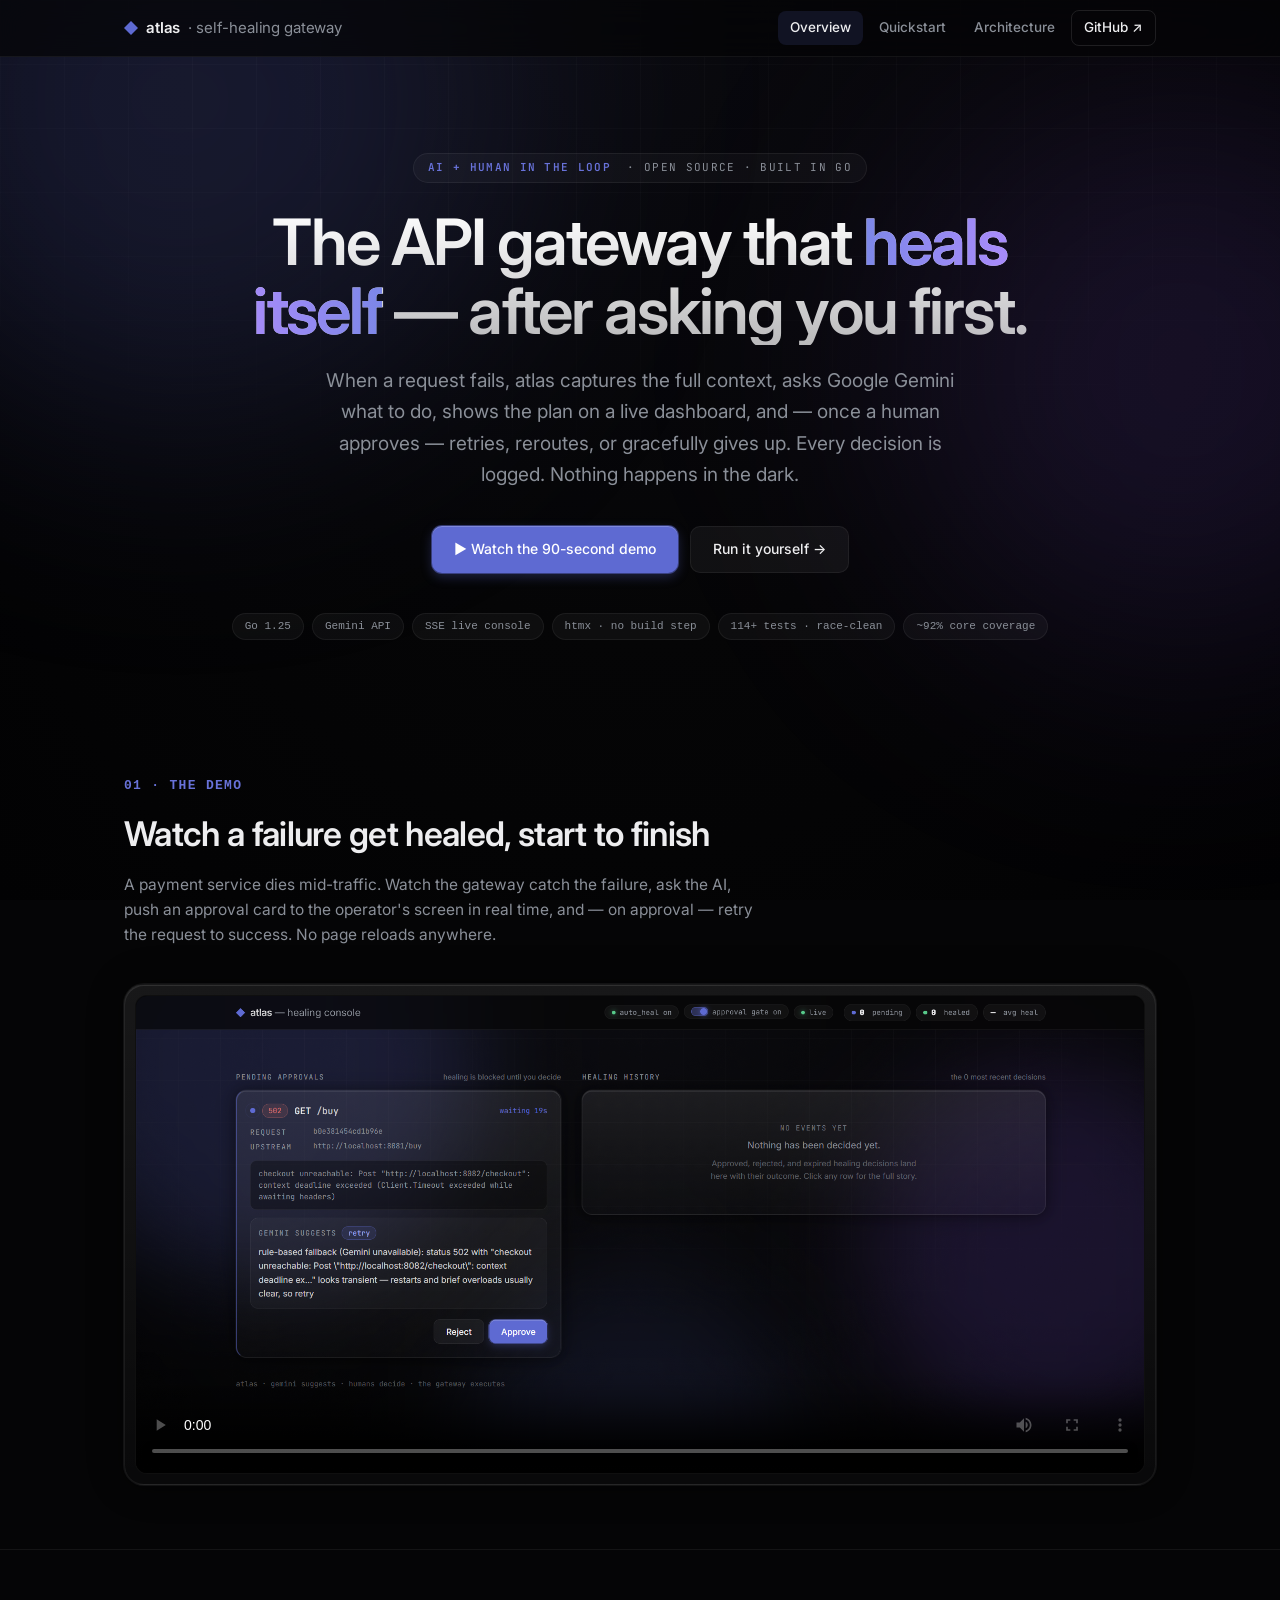
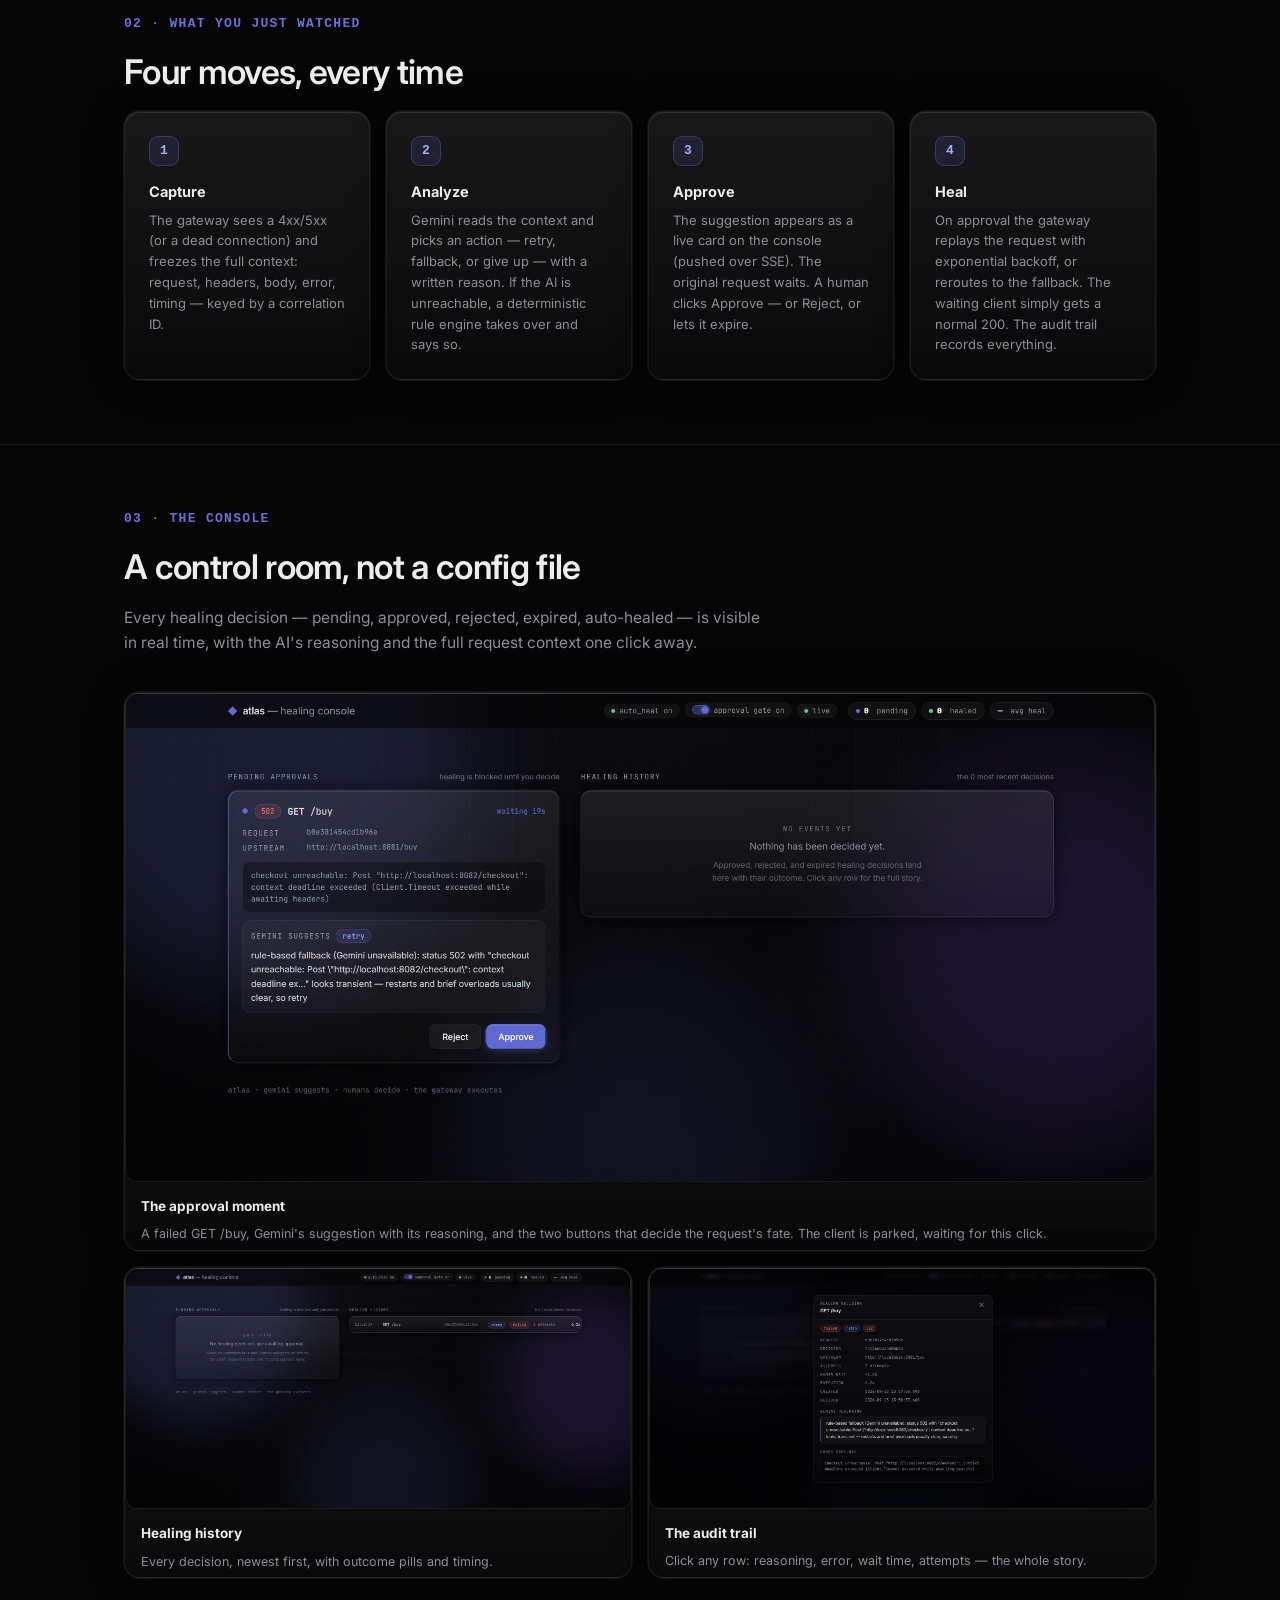
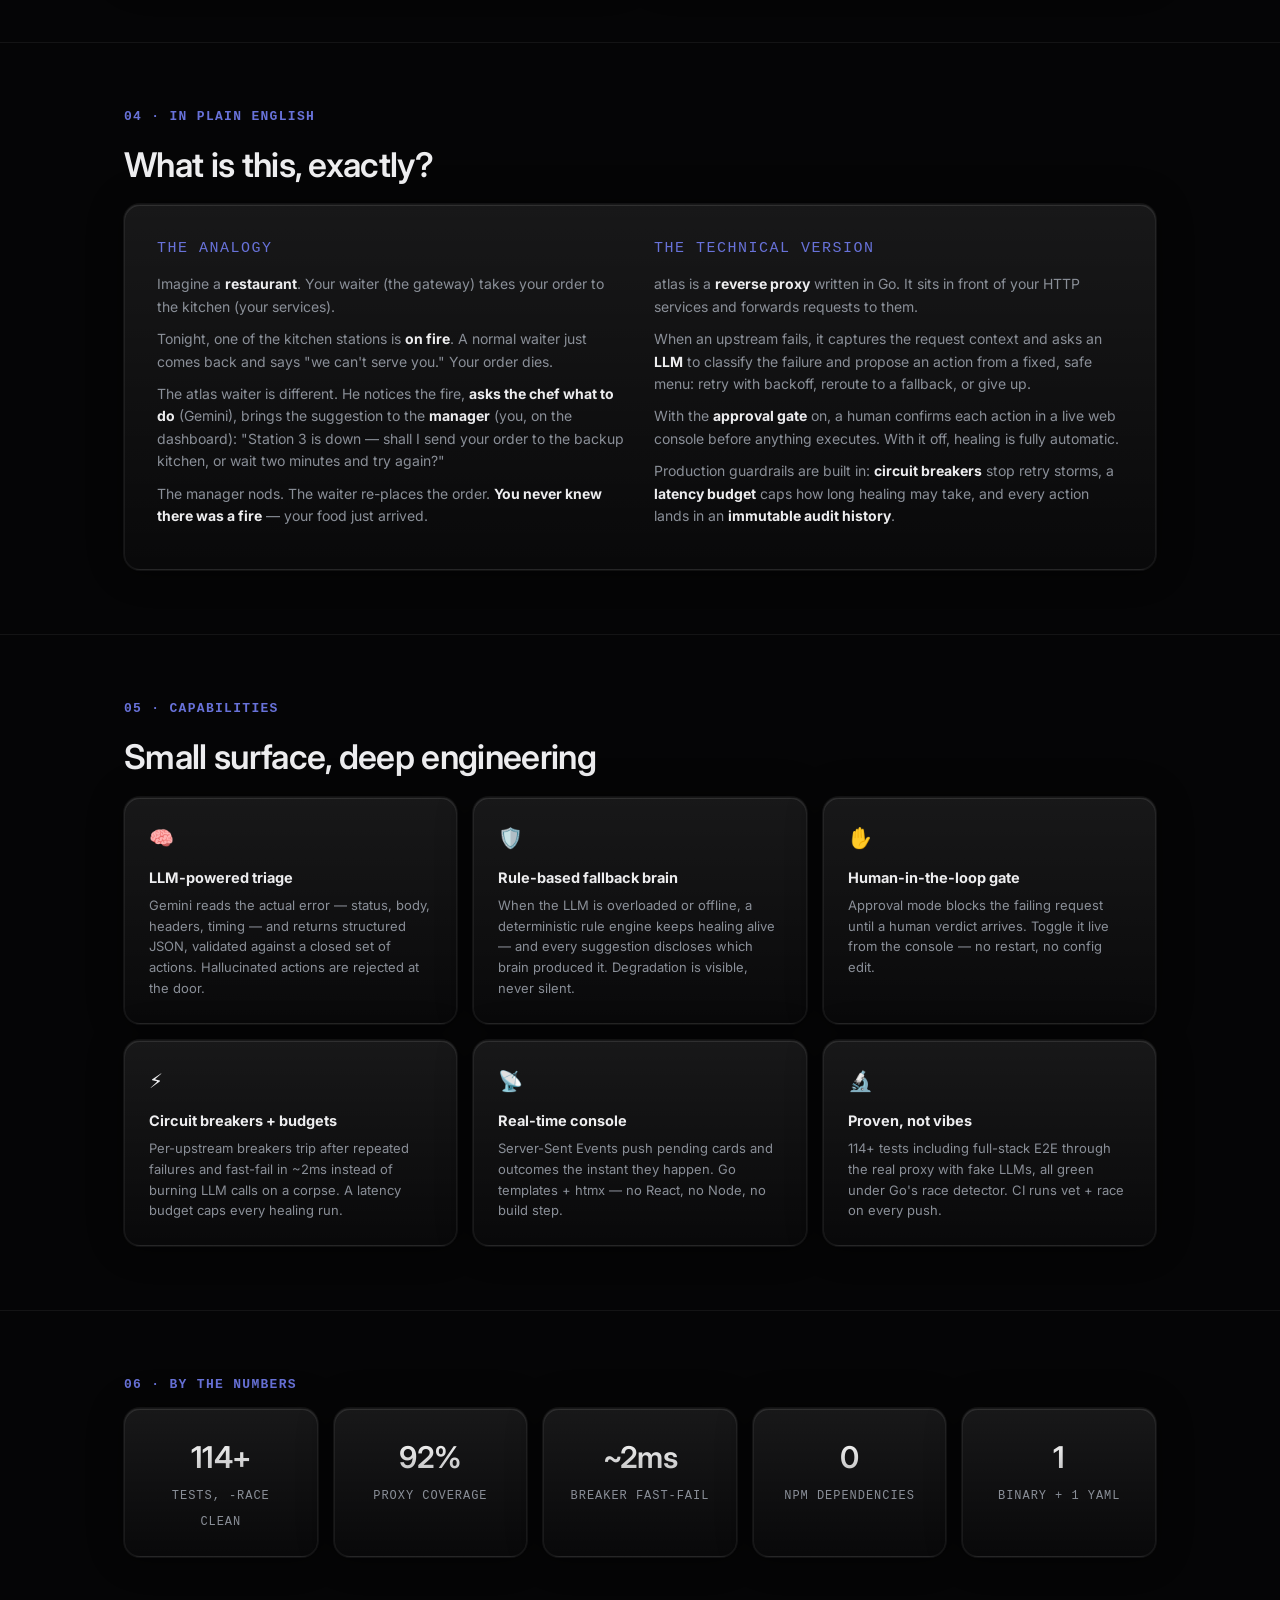
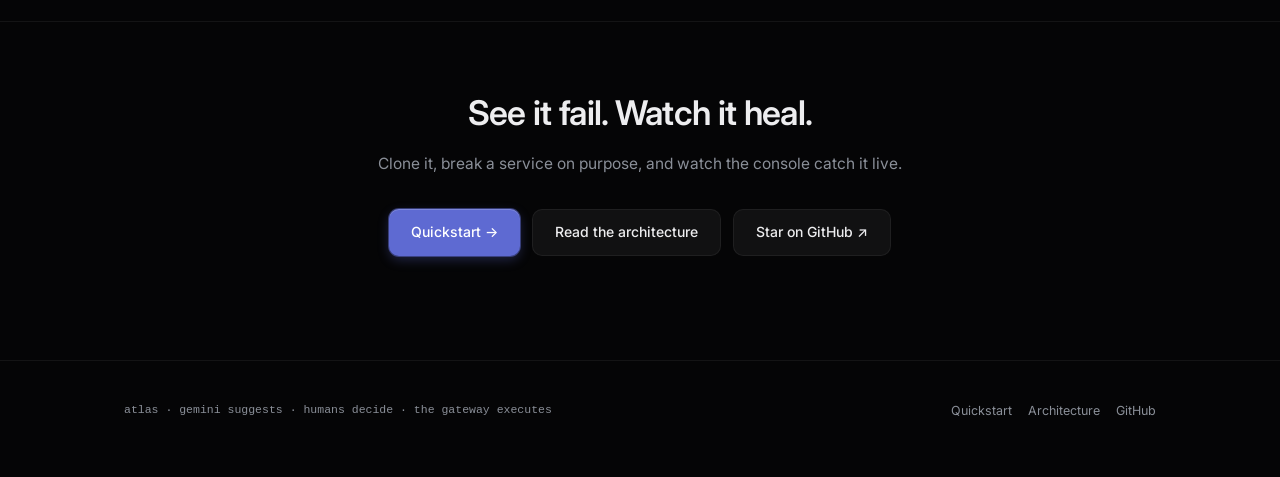
==== docs/index.html @ be6464c1 "add product docs site with demo video and screenshots, rewrite README, and add pages deploy workflow" ====
<!DOCTYPE html>
<html lang="en">
<head>
<meta charset="utf-8">
<meta name="viewport" content="width=device-width, initial-scale=1">
<meta name="color-scheme" content="dark">
<title>atlas — the self-healing API gateway</title>
<meta name="description" content="atlas is an open-source API gateway that detects failing requests, asks Google Gemini how to fix them, shows the plan to a human, and executes the approved fix automatically.">
<link rel="icon" type="image/svg+xml" href="assets/favicon.svg">
<link rel="preconnect" href="https://fonts.googleapis.com">
<link rel="preconnect" href="https://fonts.gstatic.com" crossorigin>
<link href="https://fonts.googleapis.com/css2?family=Inter:wght@400;500;600;700&family=JetBrains+Mono:wght@400;500&display=swap" rel="stylesheet">
<link rel="stylesheet" href="assets/styles.css">
</head>
<body>

<div class="blob blob-a" aria-hidden="true"></div>
<div class="blob blob-b" aria-hidden="true"></div>
<div class="grid-overlay" aria-hidden="true"></div>

<nav>
  <div class="wrap">
    <a class="brand" href="index.html">
      <svg width="14" height="14" viewBox="0 0 14 14" aria-hidden="true"><path d="M7 0 L14 7 L7 14 L0 7 Z" fill="#5E6AD2"/></svg>
      atlas <span class="dim">· self-healing gateway</span>
    </a>
    <div class="links">
      <a href="index.html" class="active">Overview</a>
      <a href="quickstart.html">Quickstart</a>
      <a href="architecture.html">Architecture</a>
      <a class="gh" href="https://github.com/RajNair06/atlas">GitHub ↗</a>
    </div>
  </div>
</nav>

<header class="hero">
  <div class="wrap">
    <div class="kicker"><b>AI + human in the loop</b>&nbsp;· open source · built in Go</div>
    <h1>The API gateway that <em>heals itself</em> — after asking you first.</h1>
    <p class="sub">
      When a request fails, atlas captures the full context, asks Google Gemini what to do,
      shows the plan on a live dashboard, and — once a human approves — retries, reroutes,
      or gracefully gives up. Every decision is logged. Nothing happens in the dark.
    </p>
    <div class="cta-row">
      <a class="btn btn-primary" href="#demo">▶ Watch the 90-second demo</a>
      <a class="btn btn-ghost" href="quickstart.html">Run it yourself →</a>
    </div>
    <div class="chips">
      <span class="chip">Go 1.25</span>
      <span class="chip">Gemini API</span>
      <span class="chip">SSE live console</span>
      <span class="chip">htmx · no build step</span>
      <span class="chip">114+ tests · race-clean</span>
      <span class="chip">~92% core coverage</span>
    </div>
  </div>
</header>

<section id="demo">
  <div class="wrap">
    <h2><span class="num">01 · the demo</span>Watch a failure get healed, start to finish</h2>
    <p class="lede">
      A payment service dies mid-traffic. Watch the gateway catch the failure, ask the AI,
      push an approval card to the operator's screen in real time, and — on approval —
      retry the request to success. No page reloads anywhere.
    </p>
    <div class="card video-frame">
      <video controls preload="metadata" poster="assets/approval.png">
        <source src="assets/nav.mp4" type="video/mp4">
        Your browser does not support embedded video — <a href="assets/nav.mp4">download the demo</a>.
      </video>
    </div>
  </div>
</section>

<section>
  <div class="wrap">
    <h2><span class="num">02 · what you just watched</span>Four moves, every time</h2>
    <div class="steps">
      <div class="card step">
        <div class="n">1</div>
        <b>Capture</b>
        <p>The gateway sees a 4xx/5xx (or a dead connection) and freezes the full context: request, headers, body, error, timing — keyed by a correlation ID.</p>
      </div>
      <div class="card step">
        <div class="n">2</div>
        <b>Analyze</b>
        <p>Gemini reads the context and picks an action — retry, fallback, or give up — with a written reason. If the AI is unreachable, a deterministic rule engine takes over and says so.</p>
      </div>
      <div class="card step">
        <div class="n">3</div>
        <b>Approve</b>
        <p>The suggestion appears as a live card on the console (pushed over SSE). The original request waits. A human clicks Approve — or Reject, or lets it expire.</p>
      </div>
      <div class="card step">
        <div class="n">4</div>
        <b>Heal</b>
        <p>On approval the gateway replays the request with exponential backoff, or reroutes to the fallback. The waiting client simply gets a normal 200. The audit trail records everything.</p>
      </div>
    </div>
  </div>
</section>

<section id="console">
  <div class="wrap">
    <h2><span class="num">03 · the console</span>A control room, not a config file</h2>
    <p class="lede">Every healing decision — pending, approved, rejected, expired, auto-healed — is visible in real time, with the AI's reasoning and the full request context one click away.</p>
    <div class="shot-grid">
      <div class="card shot shot-hero">
        <img src="assets/approval.png" alt="The healing console showing a pending approval card with Gemini's retry suggestion and Approve/Reject buttons" loading="lazy">
        <div class="cap"><b>The approval moment</b><span>A failed GET /buy, Gemini's suggestion with its reasoning, and the two buttons that decide the request's fate. The client is parked, waiting for this click.</span></div>
      </div>
      <div class="card shot shot-half">
        <img src="assets/history.png" alt="Healing history feed showing outcomes: healed, rejected, expired, auto-heal" loading="lazy">
        <div class="cap"><b>Healing history</b><span>Every decision, newest first, with outcome pills and timing.</span></div>
      </div>
      <div class="card shot shot-half">
        <img src="assets/full.png" alt="History detail modal showing the full audit trail of one healing decision" loading="lazy">
        <div class="cap"><b>The audit trail</b><span>Click any row: reasoning, error, wait time, attempts — the whole story.</span></div>
      </div>
    </div>
  </div>
</section>

<section>
  <div class="wrap">
    <h2><span class="num">04 · in plain english</span>What is this, exactly?</h2>
    <div class="card analogy">
      <div>
        <h3>The analogy</h3>
        <p>Imagine a <b>restaurant</b>. Your waiter (the gateway) takes your order to the kitchen (your services).</p>
        <p>Tonight, one of the kitchen stations is <b>on fire</b>. A normal waiter just comes back and says "we can't serve you." Your order dies.</p>
        <p>The atlas waiter is different. He notices the fire, <b>asks the chef what to do</b> (Gemini), brings the suggestion to the <b>manager</b> (you, on the dashboard): "Station 3 is down — shall I send your order to the backup kitchen, or wait two minutes and try again?"</p>
        <p>The manager nods. The waiter re-places the order. <b>You never knew there was a fire</b> — your food just arrived.</p>
      </div>
      <div>
        <h3>The technical version</h3>
        <p>atlas is a <b>reverse proxy</b> written in Go. It sits in front of your HTTP services and forwards requests to them.</p>
        <p>When an upstream fails, it captures the request context and asks an <b>LLM</b> to classify the failure and propose an action from a fixed, safe menu: retry with backoff, reroute to a fallback, or give up.</p>
        <p>With the <b>approval gate</b> on, a human confirms each action in a live web console before anything executes. With it off, healing is fully automatic.</p>
        <p>Production guardrails are built in: <b>circuit breakers</b> stop retry storms, a <b>latency budget</b> caps how long healing may take, and every action lands in an <b>immutable audit history</b>.</p>
      </div>
    </div>
  </div>
</section>

<section>
  <div class="wrap">
    <h2><span class="num">05 · capabilities</span>Small surface, deep engineering</h2>
    <div class="features">
      <div class="card feature"><span class="ico">🧠</span><b>LLM-powered triage</b><p>Gemini reads the actual error — status, body, headers, timing — and returns structured JSON, validated against a closed set of actions. Hallucinated actions are rejected at the door.</p></div>
      <div class="card feature"><span class="ico">🛡️</span><b>Rule-based fallback brain</b><p>When the LLM is overloaded or offline, a deterministic rule engine keeps healing alive — and every suggestion discloses which brain produced it. Degradation is visible, never silent.</p></div>
      <div class="card feature"><span class="ico">✋</span><b>Human-in-the-loop gate</b><p>Approval mode blocks the failing request until a human verdict arrives. Toggle it live from the console — no restart, no config edit.</p></div>
      <div class="card feature"><span class="ico">⚡</span><b>Circuit breakers + budgets</b><p>Per-upstream breakers trip after repeated failures and fast-fail in ~2ms instead of burning LLM calls on a corpse. A latency budget caps every healing run.</p></div>
      <div class="card feature"><span class="ico">📡</span><b>Real-time console</b><p>Server-Sent Events push pending cards and outcomes the instant they happen. Go templates + htmx — no React, no Node, no build step.</p></div>
      <div class="card feature"><span class="ico">🔬</span><b>Proven, not vibes</b><p>114+ tests including full-stack E2E through the real proxy with fake LLMs, all green under Go's race detector. CI runs vet + race on every push.</p></div>
    </div>
  </div>
</section>

<section>
  <div class="wrap">
    <h2><span class="num">06 · by the numbers</span></h2>
    <div class="stats">
      <div class="card stat"><b>114+</b><span>tests, -race clean</span></div>
      <div class="card stat"><b>92%</b><span>proxy coverage</span></div>
      <div class="card stat"><b>~2ms</b><span>breaker fast-fail</span></div>
      <div class="card stat"><b>0</b><span>npm dependencies</span></div>
      <div class="card stat"><b>1</b><span>binary + 1 YAML</span></div>
    </div>
  </div>
</section>

<section>
  <div class="wrap" style="text-align:center">
    <h2>See it fail. Watch it heal.</h2>
    <p class="lede" style="margin: 0 auto 32px">Clone it, break a service on purpose, and watch the console catch it live.</p>
    <div class="cta-row">
      <a class="btn btn-primary" href="quickstart.html">Quickstart →</a>
      <a class="btn btn-ghost" href="architecture.html">Read the architecture</a>
      <a class="btn btn-ghost" href="https://github.com/RajNair06/atlas">Star on GitHub ↗</a>
    </div>
  </div>
</section>

<footer>
  <div class="wrap">
    <p>atlas · gemini suggests · humans decide · the gateway executes</p>
    <div class="links">
      <a href="quickstart.html">Quickstart</a>
      <a href="architecture.html">Architecture</a>
      <a href="https://github.com/RajNair06/atlas">GitHub</a>
    </div>
  </div>
</footer>

</body>
</html>
---- docs/assets/styles.css ----
/* atlas docs — shared design system (Linear-inspired dark) */
:root {
  --base: #050506;
  --panel: #0a0a0f;
  --deep: #020203;
  --ink: #EDEDEF;
  --muted: #8A8F98;
  --accent: #5E6AD2;
  --accent-bright: #6872D9;
  --hairline: rgba(255, 255, 255, 0.06);
  --hairline-strong: rgba(255, 255, 255, 0.10);
  --healed: #57C98A;
  --failed: #E8736D;
  --rejected: #D9A441;
  --violet: #8B5CF6;
  --ease: cubic-bezier(.16, 1, .3, 1);
}

* { box-sizing: border-box; margin: 0; padding: 0; }

html { scroll-behavior: smooth; }

body {
  font-family: 'Inter', system-ui, -apple-system, sans-serif;
  background-color: var(--base);
  background-image: radial-gradient(ellipse at top, #0a0a0f 0%, #050506 50%, #020203 100%);
  background-attachment: fixed;
  color: var(--ink);
  line-height: 1.6;
  -webkit-font-smoothing: antialiased;
}

/* ambient blobs */
.blob { position: fixed; border-radius: 9999px; filter: blur(130px); pointer-events: none; z-index: 0; }
.blob-a { width: 640px; height: 640px; top: -220px; left: -140px; background: rgba(94,106,210,.20); animation: float-a 9s ease-in-out infinite alternate; }
.blob-b { width: 560px; height: 560px; top: 10%; right: -180px; background: rgba(139,92,246,.14); animation: float-b 10s ease-in-out infinite alternate; }
@keyframes float-a { to { transform: translate3d(48px, 32px, 0) scale(1.06); } }
@keyframes float-b { to { transform: translate3d(-40px, 48px, 0) scale(1.04); } }

.grid-overlay {
  position: fixed; inset: 0; z-index: 0; pointer-events: none;
  background-image:
    linear-gradient(rgba(255,255,255,0.02) 1px, transparent 1px),
    linear-gradient(90deg, rgba(255,255,255,0.02) 1px, transparent 1px);
  background-size: 64px 64px;
  -webkit-mask-image: radial-gradient(ellipse 90% 60% at 50% 0%, black 40%, transparent 100%);
  mask-image: radial-gradient(ellipse 90% 60% at 50% 0%, black 40%, transparent 100%);
}

.wrap { position: relative; z-index: 1; max-width: 1080px; margin: 0 auto; padding: 0 24px; }

/* nav */
nav {
  position: sticky; top: 0; z-index: 40;
  border-bottom: 1px solid var(--hairline);
  background: rgba(5,5,6,.72);
  backdrop-filter: blur(16px); -webkit-backdrop-filter: blur(16px);
}
nav .wrap { display: flex; align-items: center; gap: 20px; height: 56px; }
.brand { display: flex; align-items: center; gap: 8px; font-weight: 600; font-size: 15px; letter-spacing: -0.01em; text-decoration: none; color: var(--ink); }
.brand span.dim { color: var(--muted); font-weight: 400; }
nav .links { margin-left: auto; display: flex; gap: 4px; align-items: center; }
nav .links a {
  color: var(--muted); text-decoration: none; font-size: 13.5px; font-weight: 500;
  padding: 6px 12px; border-radius: 8px; transition: color .2s var(--ease), background .2s var(--ease);
}
nav .links a:hover { color: var(--ink); background: rgba(255,255,255,.05); }
nav .links a.active { color: var(--ink); background: rgba(94,106,210,.14); }
nav .gh {
  border: 1px solid var(--hairline-strong); color: var(--ink) !important;
}

/* hero */
header.hero { padding: 96px 0 72px; text-align: center; }
.kicker {
  display: inline-flex; align-items: center; gap: 8px;
  font-family: ui-monospace, 'JetBrains Mono', monospace; font-size: 11px; letter-spacing: .12em; text-transform: uppercase;
  color: var(--muted); border: 1px solid var(--hairline); border-radius: 9999px; padding: 5px 14px; margin-bottom: 24px;
  background: rgba(255,255,255,.03);
}
.kicker b { color: var(--accent-bright); font-weight: 600; }
h1 {
  font-size: clamp(36px, 6vw, 64px); font-weight: 600; letter-spacing: -0.03em; line-height: 1.08;
  background: linear-gradient(180deg, #fff 0%, rgba(255,255,255,.72) 100%);
  -webkit-background-clip: text; background-clip: text; color: transparent;
  max-width: 850px; margin: 0 auto 20px;
}
h1 em {
  font-style: normal;
  background: linear-gradient(90deg, #7C87E8, #A78BFA, #7C87E8);
  -webkit-background-clip: text; background-clip: text; color: transparent;
}
.sub { color: var(--muted); font-size: clamp(16px, 2vw, 19px); max-width: 640px; margin: 0 auto 36px; line-height: 1.65; }
.cta-row { display: flex; gap: 12px; justify-content: center; flex-wrap: wrap; }
.btn {
  display: inline-flex; align-items: center; gap: 8px; text-decoration: none;
  font-size: 14px; font-weight: 500; padding: 11px 22px; border-radius: 10px;
  transition: transform .2s var(--ease), box-shadow .25s var(--ease), background .2s var(--ease);
}
.btn:active { transform: scale(.98); }
.btn-primary {
  background: var(--accent); color: #fff;
  box-shadow: 0 0 0 1px rgba(94,106,210,.5), 0 4px 12px rgba(94,106,210,.3), inset 0 1px 0 rgba(255,255,255,.2);
}
.btn-primary:hover { background: var(--accent-bright); box-shadow: 0 0 0 1px rgba(94,106,210,.6), 0 6px 18px rgba(94,106,210,.4), inset 0 1px 0 rgba(255,255,255,.2); }
.btn-ghost { background: rgba(255,255,255,.05); color: var(--ink); border: 1px solid var(--hairline); }
.btn-ghost:hover { background: rgba(255,255,255,.08); border-color: var(--hairline-strong); }

.chips { display: flex; gap: 8px; justify-content: center; flex-wrap: wrap; margin-top: 40px; }
.chip {
  font-family: ui-monospace, monospace; font-size: 11px; color: var(--muted);
  background: rgba(255,255,255,.04); border: 1px solid var(--hairline);
  padding: 4px 12px; border-radius: 9999px;
}

/* sections */
section { padding: 64px 0; border-top: 1px solid var(--hairline); }
section:first-of-type { border-top: none; }
h2 { font-size: clamp(24px, 3.4vw, 34px); font-weight: 600; letter-spacing: -0.02em; margin-bottom: 12px; }
h2 .num { font-family: ui-monospace, monospace; font-size: 13px; color: var(--accent-bright); letter-spacing: .1em; display: block; margin-bottom: 10px; text-transform: uppercase; }
.lede { color: var(--muted); max-width: 640px; margin-bottom: 36px; font-size: 15.5px; }

/* cards */
.card {
  background: linear-gradient(180deg, rgba(255,255,255,.08), rgba(255,255,255,.02));
  border: 1px solid var(--hairline); border-radius: 16px;
  box-shadow: 0 0 0 1px rgba(255,255,255,.06), 0 2px 20px rgba(0,0,0,.4), 0 0 40px rgba(0,0,0,.2), inset 0 1px 0 rgba(255,255,255,.1);
  transition: border-color .25s var(--ease), transform .25s var(--ease), box-shadow .25s var(--ease);
}
.card:hover { border-color: var(--hairline-strong); transform: translateY(-3px); box-shadow: 0 0 0 1px rgba(255,255,255,.1), 0 8px 40px rgba(0,0,0,.5), 0 0 80px rgba(94,106,210,.08), inset 0 1px 0 rgba(255,255,255,.1); }

/* video + screenshots */
.video-frame { padding: 10px; border-radius: 20px; }
.video-frame video { width: 100%; border-radius: 12px; display: block; border: 1px solid var(--hairline); background: #000; }
.shot-grid { display: grid; grid-template-columns: repeat(12, 1fr); gap: 16px; margin-top: 24px; }
.shot { overflow: hidden; }
.shot img { width: 100%; display: block; border-radius: 12px; border: 1px solid var(--hairline); }
.shot .cap { padding: 14px 16px 4px; }
.shot .cap b { display: block; font-size: 13.5px; margin-bottom: 3px; }
.shot .cap span { font-size: 12.5px; color: var(--muted); }
.shot-hero { grid-column: span 12; }
.shot-half { grid-column: span 6; }
@media (max-width: 760px) { .shot-half { grid-column: span 12; } }

/* steps */
.steps { display: grid; grid-template-columns: repeat(auto-fit, minmax(220px, 1fr)); gap: 16px; }
.step { padding: 24px; }
.step .n {
  width: 30px; height: 30px; border-radius: 9px; display: flex; align-items: center; justify-content: center;
  background: rgba(94,106,210,.15); border: 1px solid rgba(94,106,210,.35); color: #A5ACF5;
  font-family: ui-monospace, monospace; font-size: 13px; font-weight: 600; margin-bottom: 14px;
}
.step b { display: block; font-size: 14.5px; margin-bottom: 6px; }
.step p { font-size: 13px; color: var(--muted); line-height: 1.6; }

/* feature grid */
.features { display: grid; grid-template-columns: repeat(auto-fit, minmax(280px, 1fr)); gap: 16px; }
.feature { padding: 24px; }
.feature .ico { font-size: 20px; margin-bottom: 12px; display: block; }
.feature b { display: block; font-size: 14.5px; margin-bottom: 6px; }
.feature p { font-size: 13px; color: var(--muted); }

/* plain english / analogy */
.analogy { padding: 32px; display: grid; grid-template-columns: 1fr 1fr; gap: 28px; }
@media (max-width: 760px) { .analogy { grid-template-columns: 1fr; } }
.analogy h3 { font-size: 15px; margin-bottom: 12px; color: var(--accent-bright); font-family: ui-monospace, monospace; text-transform: uppercase; letter-spacing: .1em; font-weight: 500; }
.analogy p { font-size: 14px; color: var(--muted); margin-bottom: 10px; }
.analogy b { color: var(--ink); }

/* stats */
.stats { display: grid; grid-template-columns: repeat(auto-fit, minmax(150px, 1fr)); gap: 16px; }
.stat { padding: 24px; text-align: center; }
.stat b { display: block; font-size: 30px; font-weight: 600; letter-spacing: -0.02em; background: linear-gradient(180deg,#fff,rgba(255,255,255,.7)); -webkit-background-clip: text; background-clip: text; color: transparent; }
.stat span { font-size: 12px; color: var(--muted); font-family: ui-monospace, monospace; text-transform: uppercase; letter-spacing: .08em; }

/* prose (quickstart/architecture) */
.prose { max-width: 760px; }
.prose h2 { margin-top: 56px; }
.prose h3 { font-size: 17px; margin: 28px 0 10px; }
.prose p { color: #C9CBD1; font-size: 14.5px; margin-bottom: 14px; }
.prose ul, .prose ol { color: #C9CBD1; font-size: 14.5px; margin: 0 0 16px 22px; }
.prose li { margin-bottom: 6px; }
.prose a { color: var(--accent-bright); text-decoration: none; }
.prose a:hover { text-decoration: underline; }
.prose code { font-family: ui-monospace, 'JetBrains Mono', monospace; font-size: 12.5px; background: rgba(255,255,255,.06); border: 1px solid var(--hairline); padding: 1px 6px; border-radius: 6px; color: #D6D9E0; }
pre {
  background: #0c0c10; border: 1px solid var(--hairline); border-radius: 12px;
  padding: 18px 20px; overflow-x: auto; margin: 0 0 20px;
  box-shadow: inset 0 1px 0 rgba(255,255,255,.05);
}
pre code { background: none; border: none; padding: 0; font-size: 12.8px; line-height: 1.7; color: #D6D9E0; }
pre .c { color: #6b7078; }
pre .k { color: #A5ACF5; }

/* tables */
table { width: 100%; border-collapse: collapse; margin: 0 0 24px; font-size: 13.5px; }
th { text-align: left; font-family: ui-monospace, monospace; font-size: 11px; text-transform: uppercase; letter-spacing: .1em; color: var(--muted); padding: 10px 12px; border-bottom: 1px solid var(--hairline-strong); }
td { padding: 10px 12px; border-bottom: 1px solid var(--hairline); color: #C9CBD1; vertical-align: top; }
td code { font-size: 12px; }

/* callout */
.note {
  border-left: 2px solid var(--accent); background: rgba(94,106,210,.07);
  border-radius: 0 12px 12px 0; padding: 14px 18px; margin: 0 0 20px;
  font-size: 13.5px; color: #C9CBD1;
}
.note b { color: var(--ink); }

/* diagram */
.diagram { padding: 28px; overflow-x: auto; }
.diagram pre { background: none; border: none; box-shadow: none; padding: 0; margin: 0; }
.diagram pre code { color: #9AA0AB; font-size: 12.5px; line-height: 1.55; }

/* footer */
footer { border-top: 1px solid var(--hairline); padding: 40px 0 56px; margin-top: 40px; }
footer .wrap { display: flex; justify-content: space-between; gap: 16px; flex-wrap: wrap; align-items: center; }
footer p { font-family: ui-monospace, monospace; font-size: 11.5px; color: var(--muted); }
footer .links { display: flex; gap: 16px; }
footer a { color: var(--muted); font-size: 12.5px; text-decoration: none; }
footer a:hover { color: var(--ink); }

@media (prefers-reduced-motion: reduce) {
  .blob-a, .blob-b { animation: none; }
  * { transition-duration: .01ms !important; animation-duration: .01ms !important; }
}
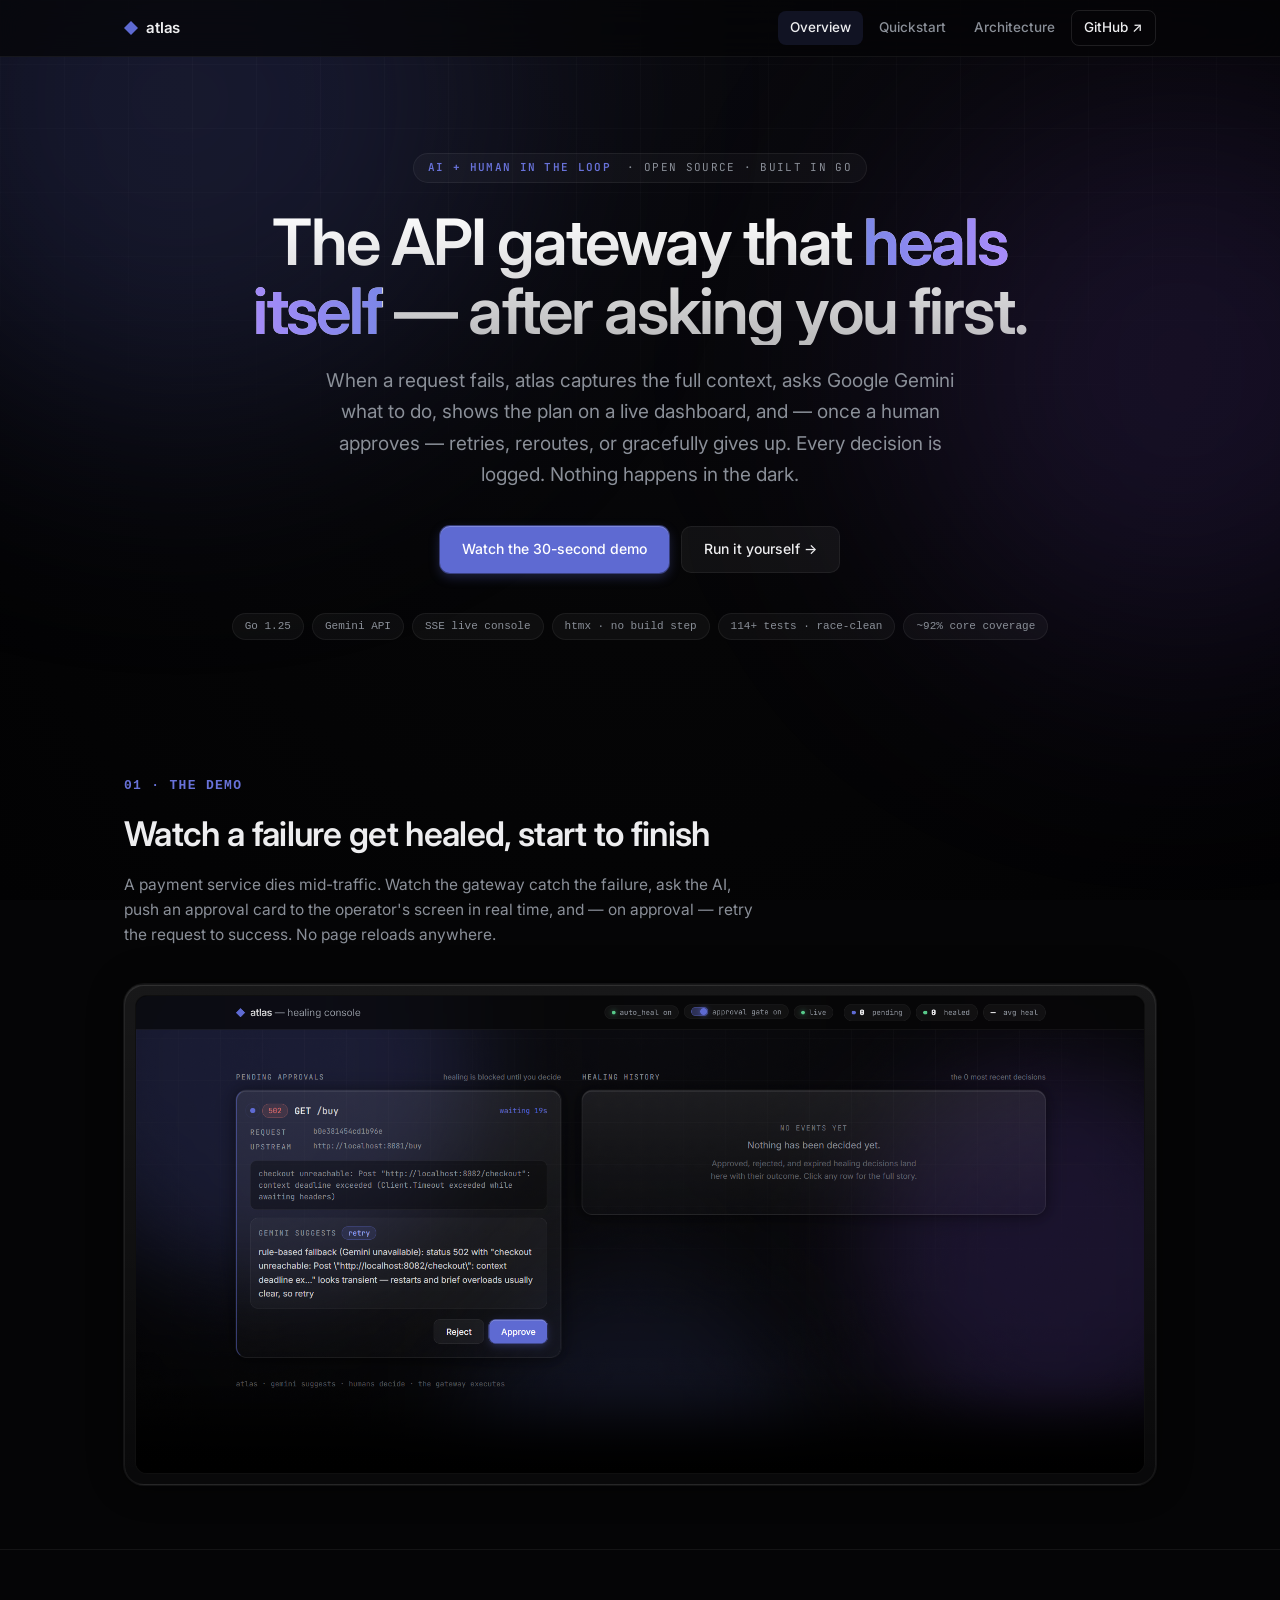
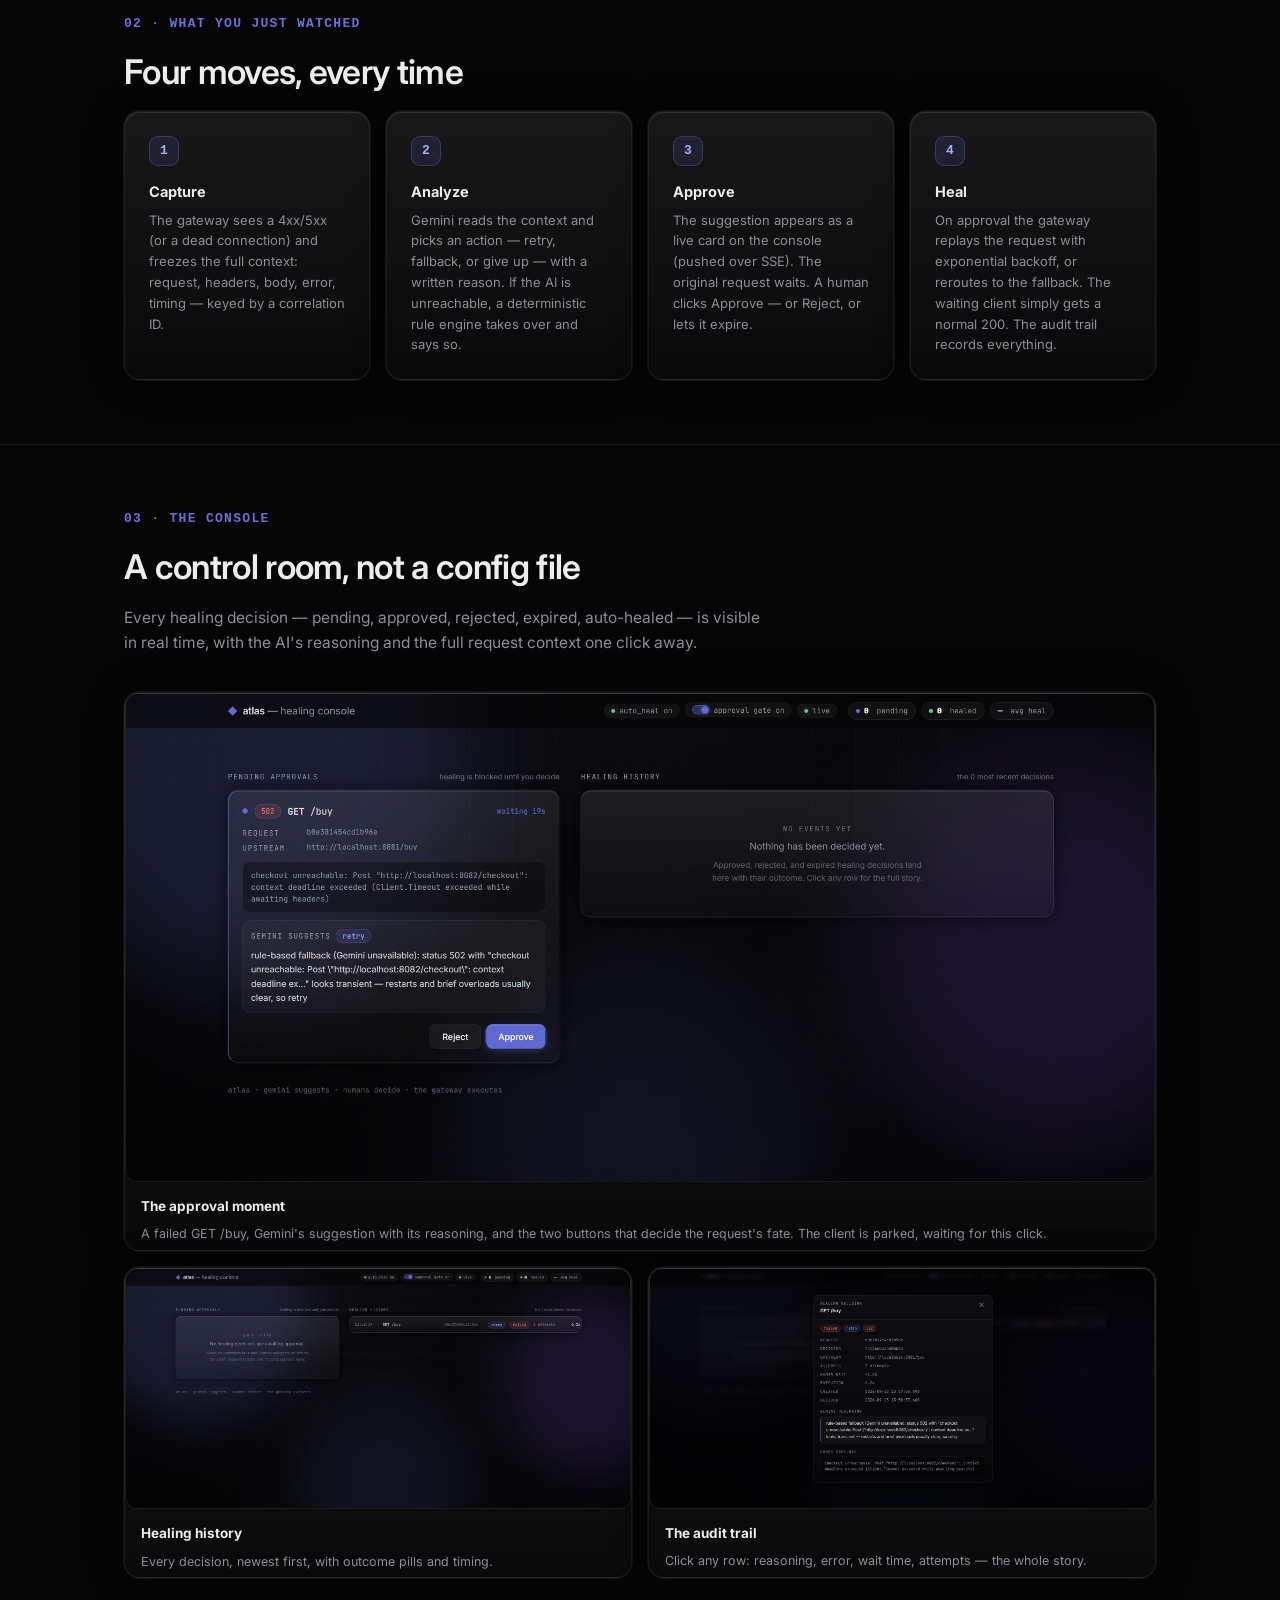
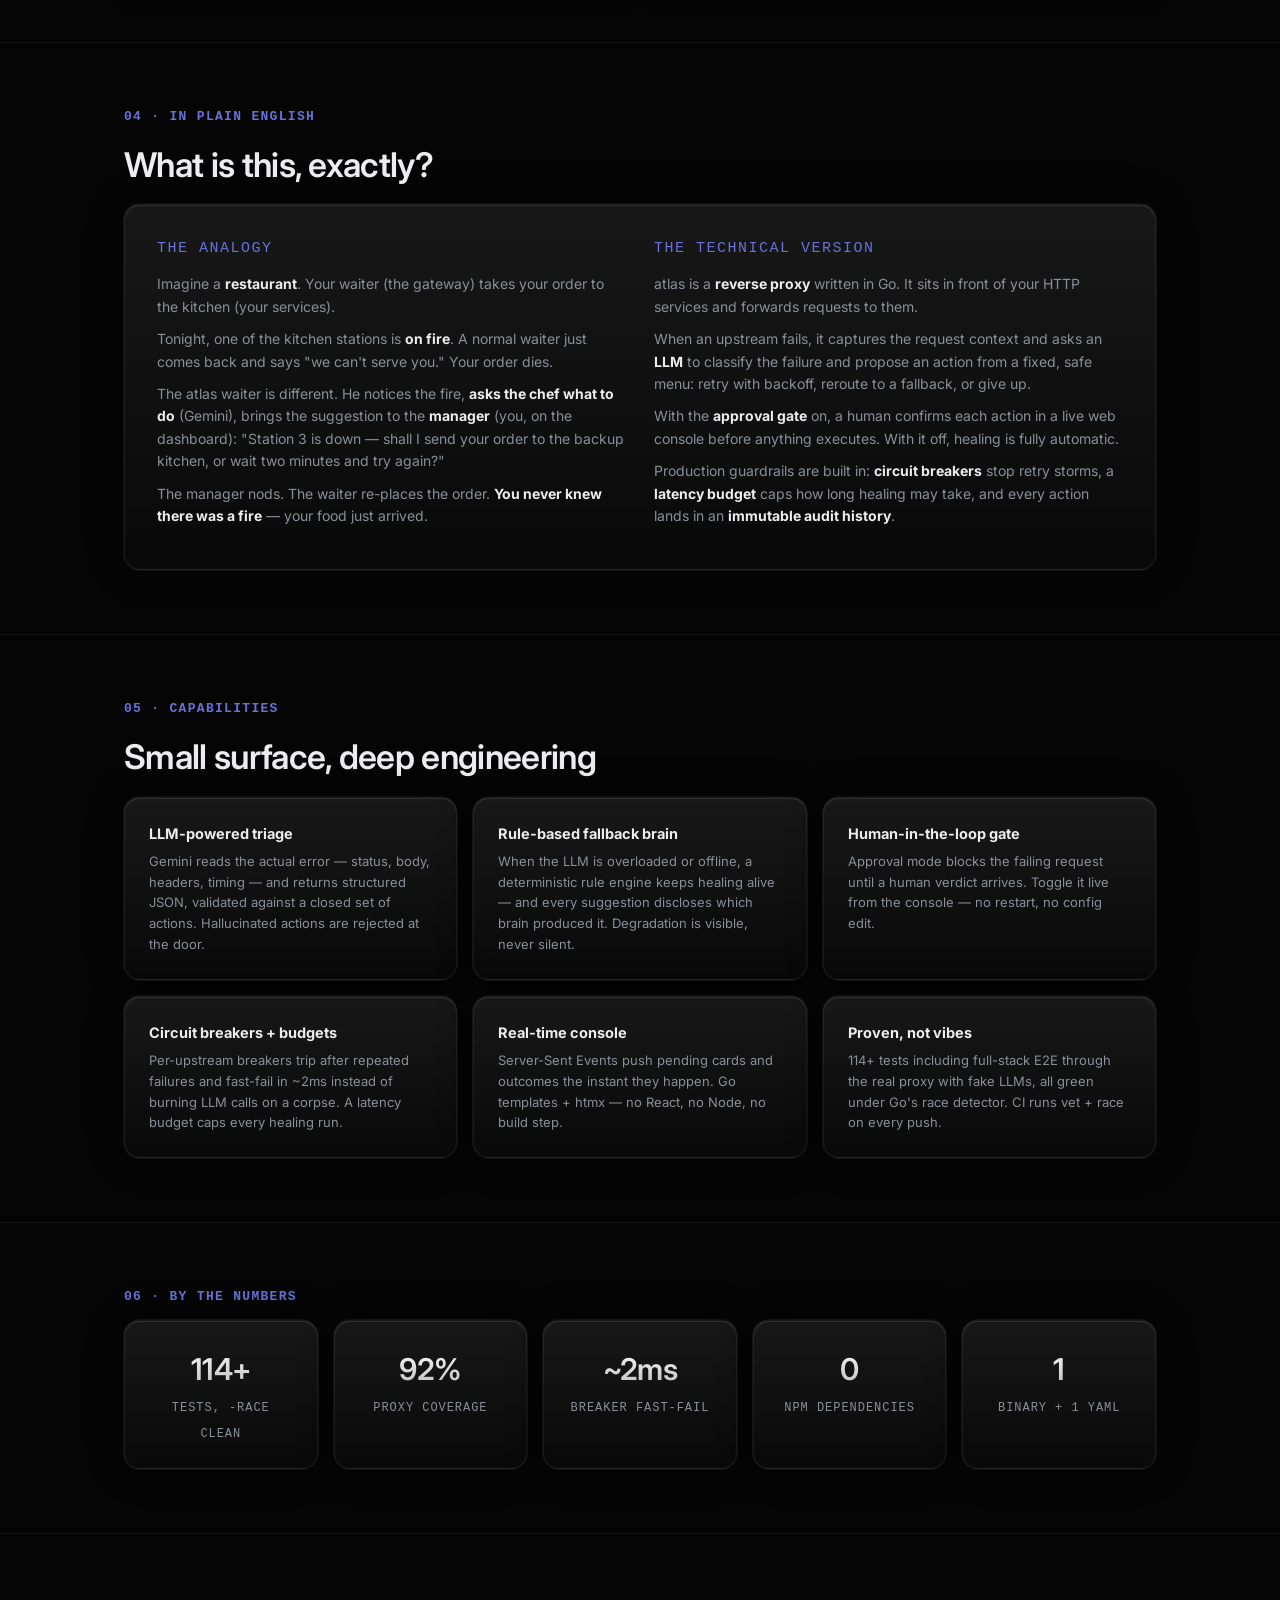
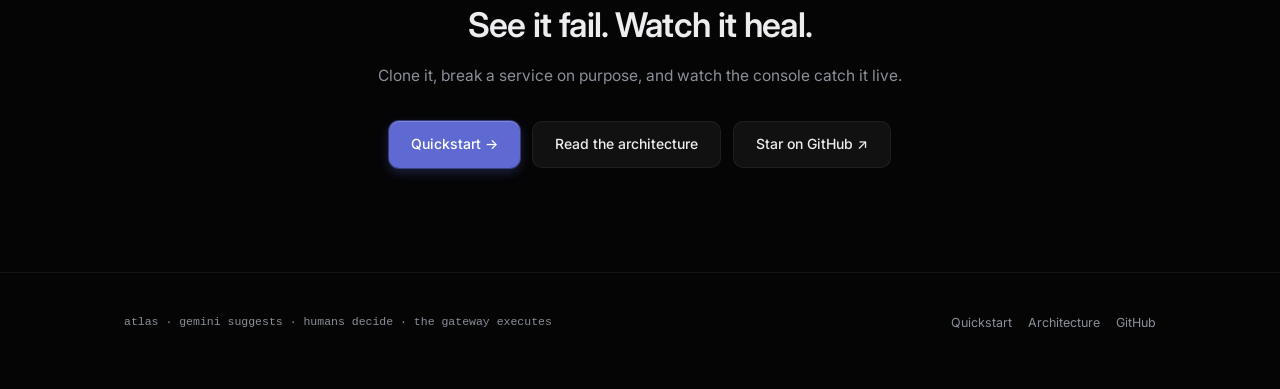
==== commit e452657b: "clean marketing copy: atlas-only brand, 30-second demo label, no emojis" ====
--- a/docs/index.html
+++ b/docs/index.html
@@ -22,7 +22,7 @@
   <div class="wrap">
     <a class="brand" href="index.html">
       <svg width="14" height="14" viewBox="0 0 14 14" aria-hidden="true"><path d="M7 0 L14 7 L7 14 L0 7 Z" fill="#5E6AD2"/></svg>
-      atlas <span class="dim">· self-healing gateway</span>
+      atlas
     </a>
     <div class="links">
       <a href="index.html" class="active">Overview</a>
@@ -43,7 +43,7 @@
       or gracefully gives up. Every decision is logged. Nothing happens in the dark.
     </p>
     <div class="cta-row">
-      <a class="btn btn-primary" href="#demo">▶ Watch the 90-second demo</a>
+      <a class="btn btn-primary" href="#demo">Watch the 30-second demo</a>
       <a class="btn btn-ghost" href="quickstart.html">Run it yourself →</a>
     </div>
     <div class="chips">
@@ -149,12 +149,12 @@
   <div class="wrap">
     <h2><span class="num">05 · capabilities</span>Small surface, deep engineering</h2>
     <div class="features">
-      <div class="card feature"><span class="ico">🧠</span><b>LLM-powered triage</b><p>Gemini reads the actual error — status, body, headers, timing — and returns structured JSON, validated against a closed set of actions. Hallucinated actions are rejected at the door.</p></div>
-      <div class="card feature"><span class="ico">🛡️</span><b>Rule-based fallback brain</b><p>When the LLM is overloaded or offline, a deterministic rule engine keeps healing alive — and every suggestion discloses which brain produced it. Degradation is visible, never silent.</p></div>
-      <div class="card feature"><span class="ico">✋</span><b>Human-in-the-loop gate</b><p>Approval mode blocks the failing request until a human verdict arrives. Toggle it live from the console — no restart, no config edit.</p></div>
-      <div class="card feature"><span class="ico">⚡</span><b>Circuit breakers + budgets</b><p>Per-upstream breakers trip after repeated failures and fast-fail in ~2ms instead of burning LLM calls on a corpse. A latency budget caps every healing run.</p></div>
-      <div class="card feature"><span class="ico">📡</span><b>Real-time console</b><p>Server-Sent Events push pending cards and outcomes the instant they happen. Go templates + htmx — no React, no Node, no build step.</p></div>
-      <div class="card feature"><span class="ico">🔬</span><b>Proven, not vibes</b><p>114+ tests including full-stack E2E through the real proxy with fake LLMs, all green under Go's race detector. CI runs vet + race on every push.</p></div>
+      <div class="card feature"><b>LLM-powered triage</b><p>Gemini reads the actual error — status, body, headers, timing — and returns structured JSON, validated against a closed set of actions. Hallucinated actions are rejected at the door.</p></div>
+      <div class="card feature"><b>Rule-based fallback brain</b><p>When the LLM is overloaded or offline, a deterministic rule engine keeps healing alive — and every suggestion discloses which brain produced it. Degradation is visible, never silent.</p></div>
+      <div class="card feature"><b>Human-in-the-loop gate</b><p>Approval mode blocks the failing request until a human verdict arrives. Toggle it live from the console — no restart, no config edit.</p></div>
+      <div class="card feature"><b>Circuit breakers + budgets</b><p>Per-upstream breakers trip after repeated failures and fast-fail in ~2ms instead of burning LLM calls on a corpse. A latency budget caps every healing run.</p></div>
+      <div class="card feature"><b>Real-time console</b><p>Server-Sent Events push pending cards and outcomes the instant they happen. Go templates + htmx — no React, no Node, no build step.</p></div>
+      <div class="card feature"><b>Proven, not vibes</b><p>114+ tests including full-stack E2E through the real proxy with fake LLMs, all green under Go's race detector. CI runs vet + race on every push.</p></div>
     </div>
   </div>
 </section>
